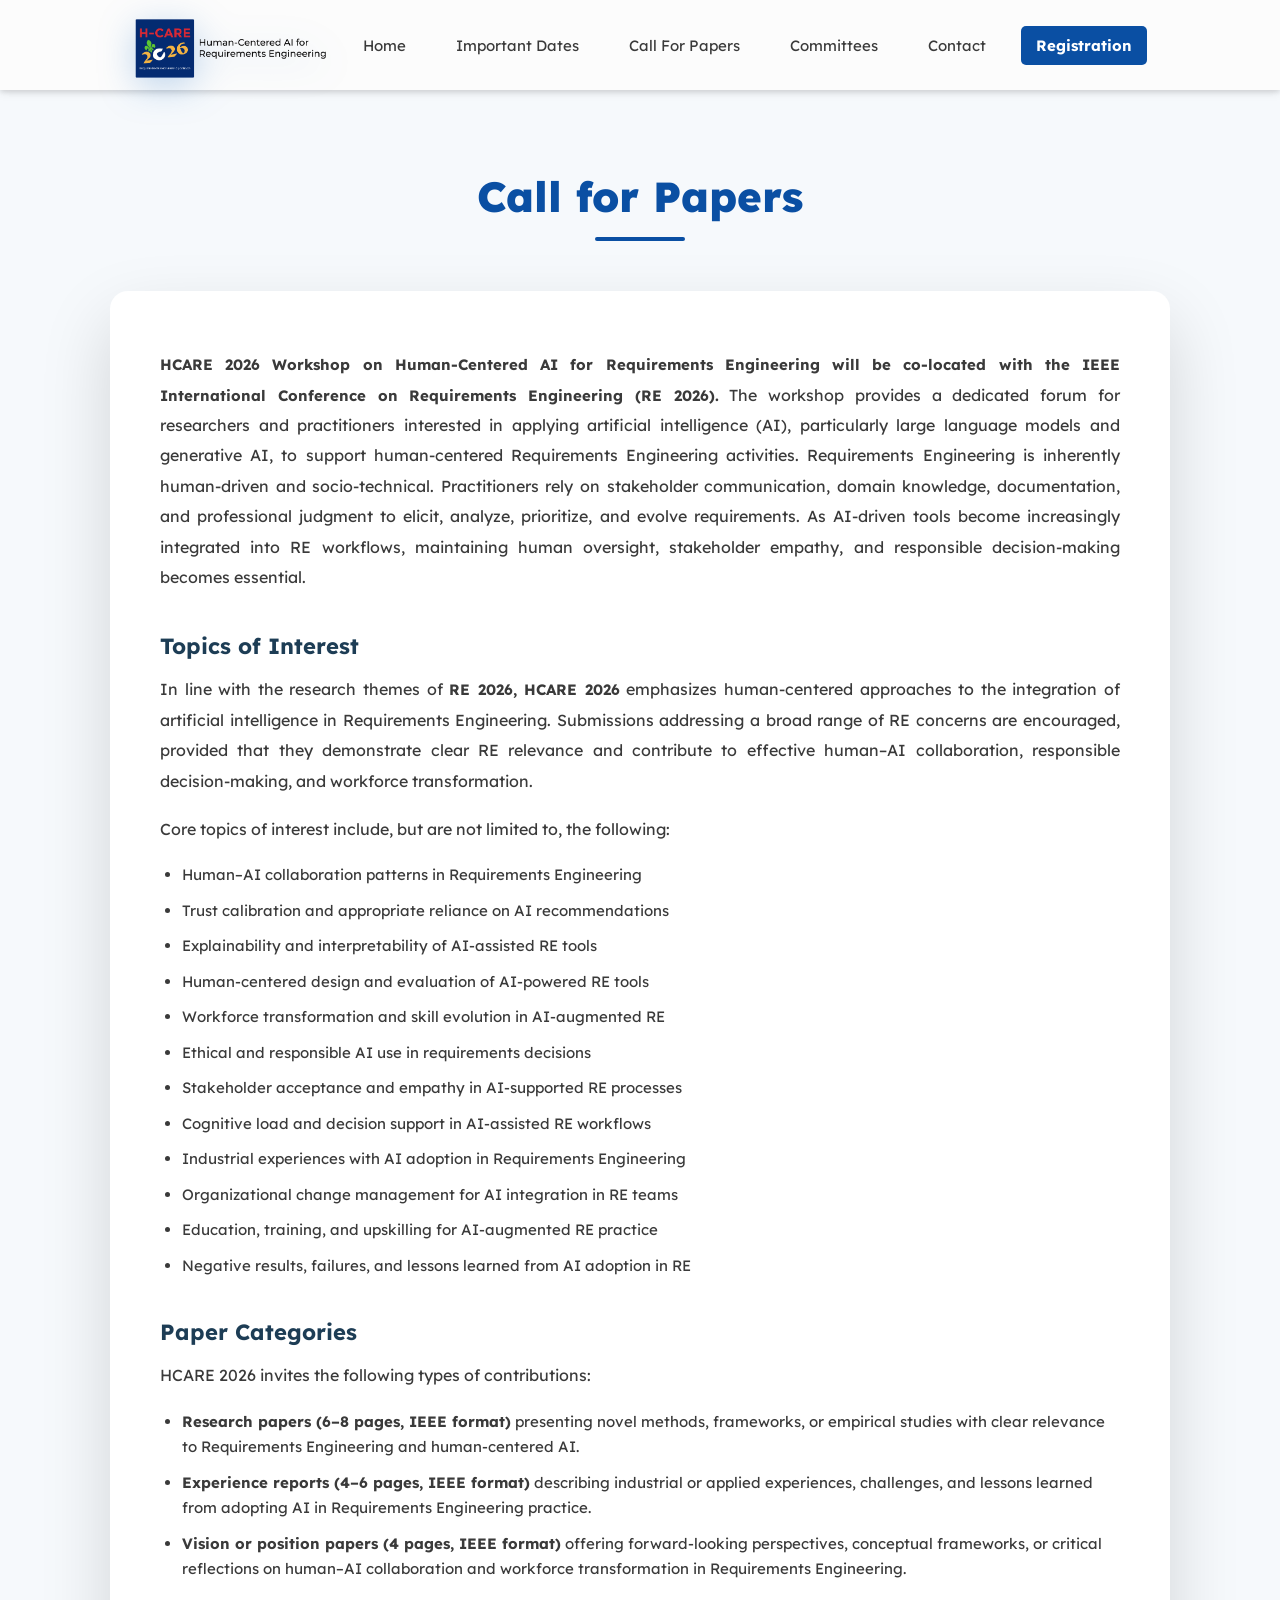
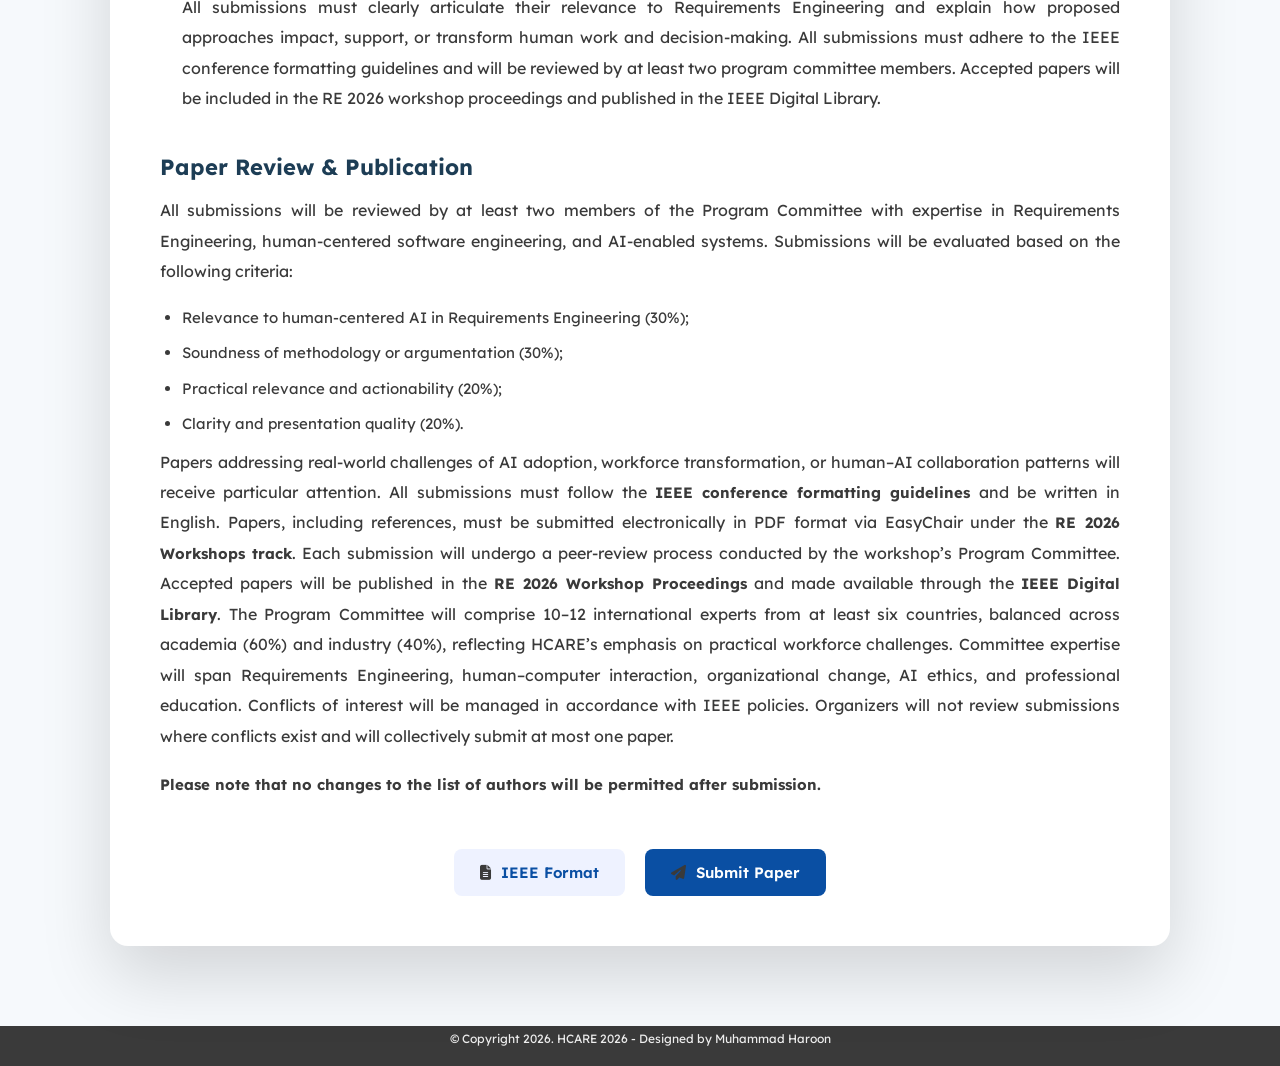
==== Call_For_Paper.html @ 2874e1d5 "Add files via upload" ====
<!DOCTYPE html>
<html lang="en">
<head>
  <meta charset="UTF-8">
  <meta name="viewport" content="width=device-width, initial-scale=1.0">
  <title>HCARE 2026</title>
  <link rel="stylesheet" href="style.css">
  <link rel="preconnect" href="https://fonts.googleapis.com">
  <link rel="preconnect" href="https://fonts.gstatic.com" crossorigin>
  <link href="https://fonts.googleapis.com/css2?family=Lexend:wght@100..900&family=Open+Sans:ital,wght@0,300..800;1,300..800&display=swap" rel="stylesheet">
  <link href='https://unpkg.com/boxicons@2.1.4/css/boxicons.min.css' rel='stylesheet'>
  <link rel="icon" href="images/tac-icon-blue-transparent.png" type="image/icon type">
  <link rel="stylesheet" href="https://cdnjs.cloudflare.com/ajax/libs/font-awesome/6.5.0/css/all.min.css">

  <script src="scripts.js" defer></script>


<style>

/* ===== RESET ===== */
*{
    margin:0;
    padding:0;
    box-sizing:border-box;
    font-family:'Lexend', sans-serif;
}

body{
    background:#f6f9fc;
    color:#333;
}

/* ===== HEADER FIX ===== */
#header {
    height: 90px;       /* EXACT navbar height */
    width: 100%;
}
.header {
    position: fixed;
    top: 0;
    left: 0;
    width: 100%;
    height: 90px;
    z-index: 9999;
    background: #fcfcfc;
}



/* ===== MAIN ===== */
main {
    width: 100%;
    display: flex;
    justify-content: center;
    padding-top: 40px; /* spacing after header */
}


/* ===== PAGE WRAPPER ===== */
.cfp-wrapper{
    width:100%;
    max-width:1100px;
    padding:40px 20px 80px;
}

/* ===== TITLE ===== */
.page-title{
    text-align:center;
    margin-bottom:50px;
}

.page-title h1{
    font-size:42px;
    font-weight:800;
    color:#0a4fa3;
}

.page-title h1::after{
    content:"";
    display:block;
    width:90px;
    height:4px;
    background:#0a4fa3;
    margin:14px auto 0;
    border-radius:4px;
}

/* ===== CARD ===== */
.cfp-card{
    background:#ffffff;
    border-radius:18px;
    padding:50px;
    box-shadow:0 30px 70px rgba(0,0,0,0.15);

    opacity:0;
    transform:translateY(40px);
    transition:all 0.8s ease;
}

.cfp-card.visible{
    opacity:1;
    transform:translateY(0);
}

.cfp-card p{
    font-size:16px;
    line-height:1.9;
    margin-bottom:18px;
    text-align:justify;
}

/* ===== SUBHEADINGS ===== */
.cfp-subtitle{
    margin-top:40px;
    margin-bottom:14px;
    font-size:22px;
    font-weight:700;
    color:#1d3d55;
}

/* ===== LIST ===== */
.cfp-list{
    margin-left:22px;
}

.cfp-list li{
    margin-bottom:10px;
    line-height:1.7;
}

/* ===== BUTTONS ===== */
.cfp-actions{
    margin-top:50px;
    display:flex;
    justify-content:center;
    gap:20px;
    flex-wrap:wrap;
}

.cfp-btn{
    padding:14px 26px;
    font-size:15px;
    font-weight:600;
    border-radius:8px;
    text-decoration:none;
    display:inline-flex;
    align-items:center;
    gap:10px;
    transition:all 0.3s ease;
}

.cfp-btn.primary{
    background:#0a4fa3;
    color:#fff;
}

.cfp-btn.primary:hover{
    background:#083b7a;
    transform:translateY(-2px);
}

.cfp-btn.secondary{
    background:#eef2ff;
    color:#0a4fa3;
}

.cfp-btn.secondary:hover{
    background:#dbe4ff;
    transform:translateY(-2px);
}

@media only screen and (max-width: 1024px) {

    header {
        position: fixed;
    }

    nav {
        width: 100%;
    }

    .box-icon {
        display: flex;
        position: fixed;
        top: 22px;
        right: 20px;
        z-index: 11000;
        cursor: pointer;
    }

    nav ul {
        position: fixed;
        top: 90px;
        left: 0;
        width: 100%;
        height: calc(100vh - 90px);
        background-color: #ffffff;

        display: none;
        flex-direction: column;
        align-items: stretch;

        padding: 10px 0;
        overflow-y: auto;

        box-shadow: 0 10px 25px rgba(0,0,0,.2);
        z-index: 10000;
    }

    nav ul.showmenu {
        display: flex;
    }

    nav ul li {
        margin: 0;
    }

    nav ul li a {
        padding: 14px 22px;
        font-size: 16px;
        width: 100%;
    }

    nav ul li a.link-btn {
        margin: 12px 20px;
        text-align: center;
    }

    /* MOBILE DROPDOWN */
    nav ul li ul.dropdown {
        position: static;
        display: none;
        width: 100%;
        background: #f6f7fb;
        box-shadow: none;
    }

    nav ul li.open ul.dropdown {
        display: block;
    }
}
</style>
</head>

<body>

<div id="header" class="header"></div>

<main>
  <div class="cfp-wrapper">

    <div class="page-title">
      <h1>Call for Papers</h1>
    </div>

    <div class="cfp-card" id="cfpCard">

 <p>
  <strong>HCARE 2026 Workshop on Human-Centered AI for Requirements Engineering will be co-located with the IEEE International Conference on Requirements Engineering (RE 2026).</strong>
  The workshop provides a dedicated forum for researchers and practitioners interested in applying artificial intelligence (AI), particularly large language models and generative AI, to support human-centered Requirements Engineering activities.
  Requirements Engineering is inherently human-driven and socio-technical. Practitioners rely on stakeholder communication, domain knowledge, documentation, and professional judgment to elicit, analyze, prioritize, and evolve requirements. As AI-driven tools become increasingly integrated into RE workflows, maintaining human oversight, stakeholder empathy, and responsible decision-making becomes essential.
</p>

        <h3 class="cfp-subtitle">Topics of Interest</h3>

<p>
In line with the research themes of <strong>RE 2026, HCARE 2026</strong> emphasizes human-centered approaches to the integration of artificial intelligence in Requirements Engineering. Submissions addressing a broad range of RE concerns are encouraged, provided that they demonstrate clear RE relevance and contribute to effective human–AI collaboration, responsible decision-making, and workforce transformation.
</p>

<p>
Core topics of interest include, but are not limited to, the following:
</p>

<ul class="cfp-list">
  <li>Human–AI collaboration patterns in Requirements Engineering</li>
  <li>Trust calibration and appropriate reliance on AI recommendations</li>
  <li>Explainability and interpretability of AI-assisted RE tools</li>
  <li>Human-centered design and evaluation of AI-powered RE tools</li>
  <li>Workforce transformation and skill evolution in AI-augmented RE</li>
  <li>Ethical and responsible AI use in requirements decisions</li>
  <li>Stakeholder acceptance and empathy in AI-supported RE processes</li>
  <li>Cognitive load and decision support in AI-assisted RE workflows</li>
  <li>Industrial experiences with AI adoption in Requirements Engineering</li>
  <li>Organizational change management for AI integration in RE teams</li>
  <li>Education, training, and upskilling for AI-augmented RE practice</li>
  <li>Negative results, failures, and lessons learned from AI adoption in RE</li>
</ul>
<h3 class="cfp-subtitle">Paper Categories</h3>

<p>HCARE 2026 invites the following types of contributions:</p>

<ul class="cfp-list">
  <li>
    <strong>Research papers (6–8 pages, IEEE format)</strong>
    presenting novel methods, frameworks, or empirical studies with clear relevance to Requirements Engineering and human-centered AI.
  </li>

  <li>
    <strong>Experience reports (4–6 pages, IEEE format)</strong>
    describing industrial or applied experiences, challenges, and lessons learned from adopting AI in Requirements Engineering practice.
  </li>

  <li>
    <strong>Vision or position papers (4 pages, IEEE format)</strong>
    offering forward-looking perspectives, conceptual frameworks, or critical reflections on human–AI collaboration and workforce transformation in Requirements Engineering.
  </li>

  <p>
    All submissions must clearly articulate their relevance to Requirements Engineering and explain how proposed approaches impact, support, or transform human work and decision-making. All submissions must adhere to the IEEE conference formatting guidelines and will be reviewed by at least two program committee members. Accepted papers will be included in the RE 2026 workshop proceedings and published in the IEEE Digital Library.
  </p>
</ul>

<h3 class="cfp-subtitle">Paper Review & Publication</h3>

<p>
All submissions will be reviewed by at least two members of the Program Committee with expertise in Requirements Engineering, human-centered software engineering, and AI-enabled systems. Submissions will be evaluated based on the following criteria:
</p>

<ul class="cfp-list">
  <li>Relevance to human-centered AI in Requirements Engineering (30%);</li>
  <li>Soundness of methodology or argumentation (30%);</li>
  <li>Practical relevance and actionability (20%);</li>
  <li>Clarity and presentation quality (20%).</li>
</ul>

<p>
Papers addressing real-world challenges of AI adoption, workforce transformation, or human–AI collaboration patterns will receive particular attention. All submissions must follow the <strong>IEEE conference formatting guidelines</strong> and be written in English. Papers, including references, must be submitted electronically in PDF format via EasyChair under the <strong>RE 2026 Workshops track</strong>. Each submission will undergo a peer-review process conducted by the workshop’s Program Committee. Accepted papers will be published in the <strong>RE 2026 Workshop Proceedings</strong> and made available through the <strong>IEEE Digital Library</strong>.
The Program Committee will comprise 10–12 international experts from at least six countries, balanced across academia (60%) and industry (40%), reflecting HCARE’s emphasis on practical workforce challenges. Committee expertise will span Requirements Engineering, human–computer interaction, organizational change, AI ethics, and professional education. Conflicts of interest will be managed in accordance with IEEE policies. Organizers will not review submissions where conflicts exist and will collectively submit at most one paper.
</p>
<p>
<strong>Please note that no changes to the list of authors will be permitted after submission.</strong>
</p>
<div class="cfp-actions">
  <a href="https://conf.researchr.org/track/RE-2026/RE-2026-workshops#Formatting-Instructions"
     target="_blank" class="cfp-btn secondary">
    <i class="fa-solid fa-file-lines"></i> IEEE Format
  </a>

  <a href="#" class="cfp-btn primary">
    <i class="fa-solid fa-paper-plane"></i> Submit Paper
  </a>
</div>


    </div>

  </div>
</main>

<div id="footer"></div>

<script>
const card = document.getElementById("cfpCard");
new IntersectionObserver(entries=>{
  if(entries[0].isIntersecting){
    card.classList.add("visible");
  }
},{threshold:0.3}).observe(card);
</script>

</body>
</html>
---- style.css ----
* {
    margin: 0;
    padding: 0;
    box-sizing: border-box;
    font-family: 'Lexend', sans-serif;
    font-size: 15px;
    color: #3a3a3a;
}

html {
    scroll-behavior: smooth;
    scroll-padding-top: 90px; /* Offset for sticky menu */
}

#header {
    top: 0;
    position: sticky;
}

header {
    height: 90px;
    font-weight: 400;
    background-color:#fcfcfc;;
    /* background-color: rgba(250, 250, 250, 0.85); */
    box-shadow: 0 2px 5px 0 rgba(0, 0, 0, 0.1), 0 2px 10px 0 rgba(0, 0, 0, 0.1);
    display: flex;
    justify-content: space-around;
    align-items: center;
}

nav {
    display: flex;
    justify-content: space-between;
    align-items: center;
    min-width: 80%;
}

nav ul {
    list-style: none;
    margin: 0;
    padding: 0;
    display: flex;
    align-items: center;
    flex-wrap: wrap;
}

nav ul li {
    position: relative; /* Required for dropdown positioning */
    margin: 0 10px;
}

nav ul li a {
    display: flex;
    text-decoration: none;
    padding: 10px 15px;
    border-radius: 5px;
    transition: background-color 0.3s;
}

nav ul li a:hover {
    background-color: #0092f6;
}

.link-btn {
    background-color: #0a4fa3;
    color: #fff;
    font-weight: bold;
    border-radius: 5px;
    padding: 10px 15px;
    text-decoration: none;
}

.link-btn:hover {
    background-color: #0a4fa3;
}

/* Dropdown Menu */
nav ul li ul.dropdown {
    display: none; /* Hide dropdown initially */
    position: absolute;
    top: 100%; /* Position below parent <li> */
    left: 0;
    background-color: white;
    box-shadow: 0 4px 6px rgba(0, 0, 0, 0.1);
    border-radius: 5px;
    padding: 10px 0;
    z-index: 1000;
}

nav ul li ul.dropdown li {
    width: 150px; /* Set a fixed width for dropdown items */
}

nav ul li ul.dropdown li a {
    padding: 10px 15px;
    display: block;
    text-align: left;
}

nav ul li ul.dropdown li a:hover {
    background-color: #f2f2f2;
}

/* Show Dropdown on Hover */
nav ul li:hover>ul.dropdown {
    display: block; /* Show dropdown when hovering over parent <li> */
}

footer {
    height: 40px;
    background: #3a3a3a;
    font-weight: 400;
    display: flex;
    justify-content: space-around;
    align-items: center;
}

footer a, footer p  {
    color: #eee;
    font-size: 12px;
    text-align: center;
}

.news {
    display: flex;
    flex-direction: column;
    list-style-type: none;
    line-height: 25px;

    /* Scroll */
    flex: 1;
    overflow-y: auto;
}

.news li {
    margin: 10px 0px;
    text-decoration: none;
}

.news a,
.text-page a {
    color: #f97c00;
}

main {
    display: flex;
    flex-direction: column;
    align-items: center;
    min-height: calc(100vh - 90px - 40px); /* Subtracts header and footer heights */
}

.cover { 
    
     display: flex; 
     height: calc(100vh - 90px); /* subtract menu height */ 
     align-items: center; 
     justify-content: right; 
     padding-left: 25px; 
     background-image: url("images/Canada_2.jpg"); 
     background-position: center; 
     background-size: center; 
     width: 100%;
     }

.cover-content {
    max-width: 50%;
    padding: 22px 22px;
    background-color: rgba(255, 255, 255, 0.85);
    border-radius: 5px;

    display: flex;
    flex-direction: column;
    align-items: flex-start;
    justify-content: flex-start;
}

.content-text p {
    
}

.sponsors {
    display: flex;
    align-items: center;
    justify-content: center;
    flex-direction: column;
    height: auto;
    padding: 45px 0px;
}

.sponsors div {
    display: flex;
    justify-content: flex-start;
    flex-wrap: wrap;
    width: 60%;
}

.sponsors h3 {
    font-size: 35px;
    padding: 20px 0px;
}

.sponsors img {
    width: 70%;
    max-height: 100px;
    max-width: 200px;
    margin: 25px 20px;
}

main h1 {
    font-size: 48px;
    color: #f97c00;
}

main h2 {
    font-size: 26px;
    color: #142a3a;
    font-weight: 800;
    margin: 8px 0px;
}

main h3 {
    font-size: 20px;
    color: #1d3d55;
    font-weight: 600;
    margin: 8px 0px;
}

main h4 {
    font-size: 18px;
    font-weight: 500;
    margin: 3px 0;
}

main p {
    line-height: 25px;
    margin: 8px 0;
}

p {
    text-align: justify;
    text-justify: inter-word;
    line-height: 1.8;
    margin-bottom: 15px;
}

.action-btn a {
    text-decoration: none;
    font-weight: bold;
    color: #fff;
}

.action-btn:hover {
    background-color: #0073c0;

}

.action-btn {
    padding: 10px 15px;
    margin-top: 20px;
    margin-bottom: 8px;
    background: #0092f6;
    color: #fff;
    outline: none;
    border: none;
    font-weight: bold;
    border-radius: 5px;
    transition: background-color 0.3s;
} */

.text-page {
    width: 80%;
    margin: 40px 0px;
}

.text-page ul {
    margin-left: 30px;
}

.text-page li {
    padding: 5px 0px;
}

.text-page p {
    font-weight: 400;
    line-height: 25px;
    margin: 15px 0;
}

.text-page h1 {
    margin: 25px 0px;
    font-size: 32px;
}

.text-page h2 {
    font-size: 26px;
    margin: 25px 0px;
}

.text-page h3 {
    margin: 25px 0px;
}

.content-box {
    display: flex;
    flex-direction: column;
    width: 100%;
    padding: 0px 20px 20px 20px;
    background-color: #fff;
    box-shadow: 0 2px 5px 0 rgba(0, 0, 0, 0.1), 0 2px 10px 0 rgba(0, 0, 0, 0.1);
    border-radius: 5px;
    margin: 15px 0px;
}

.table th {
    display: flex;
    justify-content: left;
}
.table tr{
    line-height: 30px;
}

.content-group {
    display: flex;
    justify-content: space-evenly;
    flex-wrap: wrap;
}

.content-box-small {
    display: flex;
    width:40%;
    flex-direction: column;
    padding: 0px 20px 20px 20px;
    background-color: #fff;
    box-shadow: 0 2px 5px 0 rgba(0, 0, 0, 0.1), 0 2px 10px 0 rgba(0, 0, 0, 0.1);
    border-radius: 5px;
    margin: 15px 0px;
}

.content-group img {
    display: flex;
    align-items: center;
    justify-content: center;
    flex-wrap: wrap;
    margin: 10px 10px;
    height: 46vh;
    max-width: 100%;
    border-radius: 5px;
    box-shadow: 0 2px 5px 0 rgba(0, 0, 0, 0.1), 0 2px 10px 0 rgba(0, 0, 0, 0.1);
}

.bx-menu {
    font-size: 30px;
}

.box-icon {
    display: none;
}

/* ==============================
   GLOBAL
   ============================== */
body {
  margin: 0;
  background-color: #fcfcfc;
  font-family: -apple-system, BlinkMacSystemFont, "Segoe UI", Roboto, Arial, sans-serif;
}
/* ==============================
   HERO SECTION
   ============================== */
.hero-logo {
  display: flex;
  justify-content: center;
  align-items: center;
  padding: 15px 0 15px;
}

.hero-logo-svg {
  height: 90px;
  width: auto;
  filter: drop-shadow(0 8px 18px rgba(0, 91, 187, 0.25));
}

/* ==============================
   OUTER RING ANIMATION
   ============================== */
.hero-logo-svg .outer-ring {
  transform-origin: center;
  animation: ringPulse 5s ease-in-out infinite;
}

@keyframes ringPulse {
  0% {
    stroke-width: 6;
  }
  50% {
    stroke-width: 9;
  }
  100% {
    stroke-width: 6;
  }
}

/* ==============================
   TEXT ROTATION (SUBTLE)
   ============================== */
.hero-logo-svg .ring-text {
  transform-origin: center;
  animation: textRotate 28s linear infinite;
}

@keyframes textRotate {
  from {
    transform: rotate(0deg);
  }
  to {
    transform: rotate(360deg);
  }
}

/* ==============================
   IDEA-ARCH 2026 YEAR ANIMATION
   ============================== */
.hero-logo-svg .year-2026 {
  animation: yearGlow 3.5s ease-in-out infinite;
}

@keyframes yearGlow {
  0% {
    fill: #0b4f6c;
    opacity: 0.7;
  }
  50% {
    fill: #007bff;
    opacity: 1;
  }
  100% {
    fill: #0b4f6c;
    opacity: 0.7;
  }
}

/* ==============================
   HOVER (HERO ONLY)
   ============================== */
.hero-logo-svg:hover {
  transform: scale(1.06);
  transition: transform 0.4s ease;
}

@media only screen and (max-width: 1024px) {

    header {
        position: fixed;
    }

    nav {
        width: 100%;
    }

    .box-icon {
        display: flex;
        position: fixed;
        top: 22px;
        right: 20px;
        z-index: 11000;
        cursor: pointer;
    }

    nav ul {
        position: fixed;
        top: 90px;
        left: 0;
        width: 100%;
        height: calc(100vh - 90px);
        background-color: #ffffff;

        display: none;
        flex-direction: column;
        align-items: stretch;

        padding: 10px 0;
        overflow-y: auto;

        box-shadow: 0 10px 25px rgba(0,0,0,.2);
        z-index: 10000;
    }

    nav ul.showmenu {
        display: flex;
    }

    nav ul li {
        margin: 0;
    }

    nav ul li a {
        padding: 14px 22px;
        font-size: 16px;
        width: 100%;
    }

    nav ul li a.link-btn {
        margin: 12px 20px;
        text-align: center;
    }

    /* MOBILE DROPDOWN */
    nav ul li ul.dropdown {
        position: static;
        display: none;
        width: 100%;
        background: #f6f7fb;
        box-shadow: none;
    }

    nav ul li.open ul.dropdown {
        display: block;
    }
}
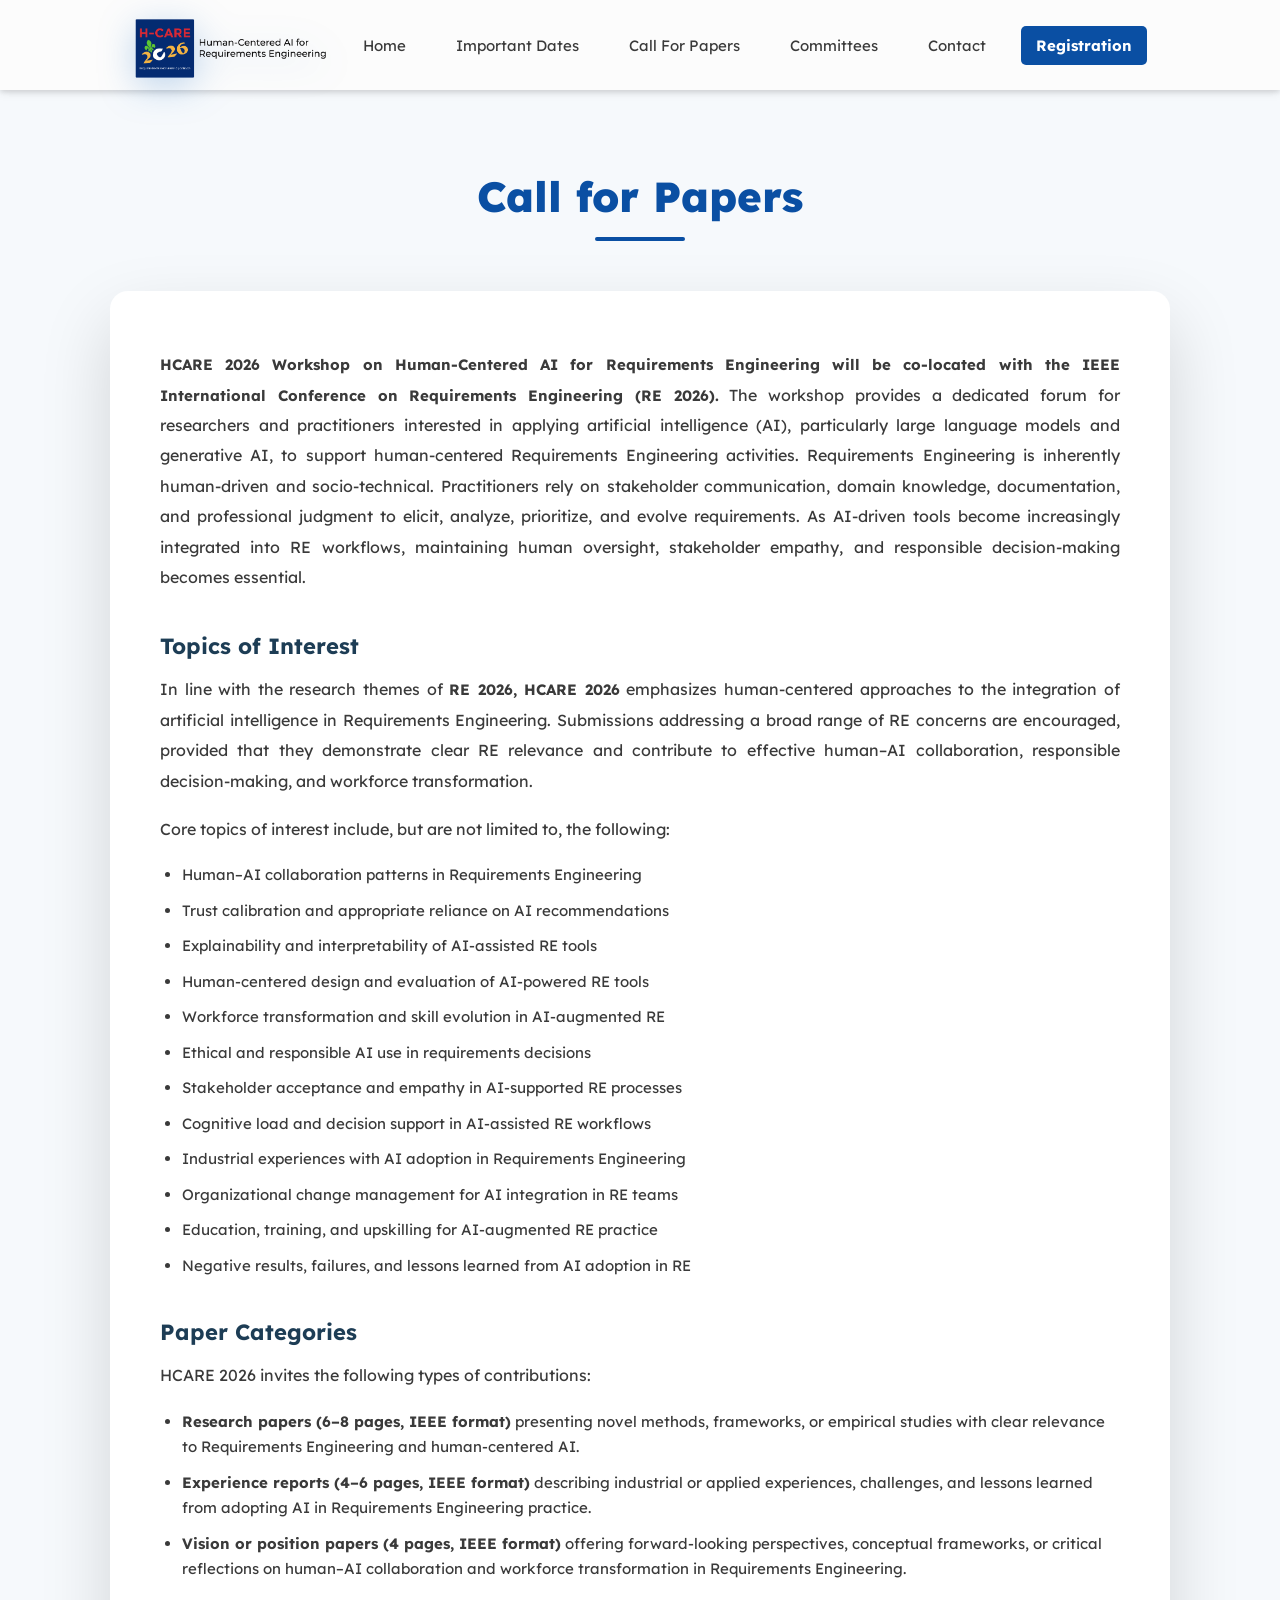
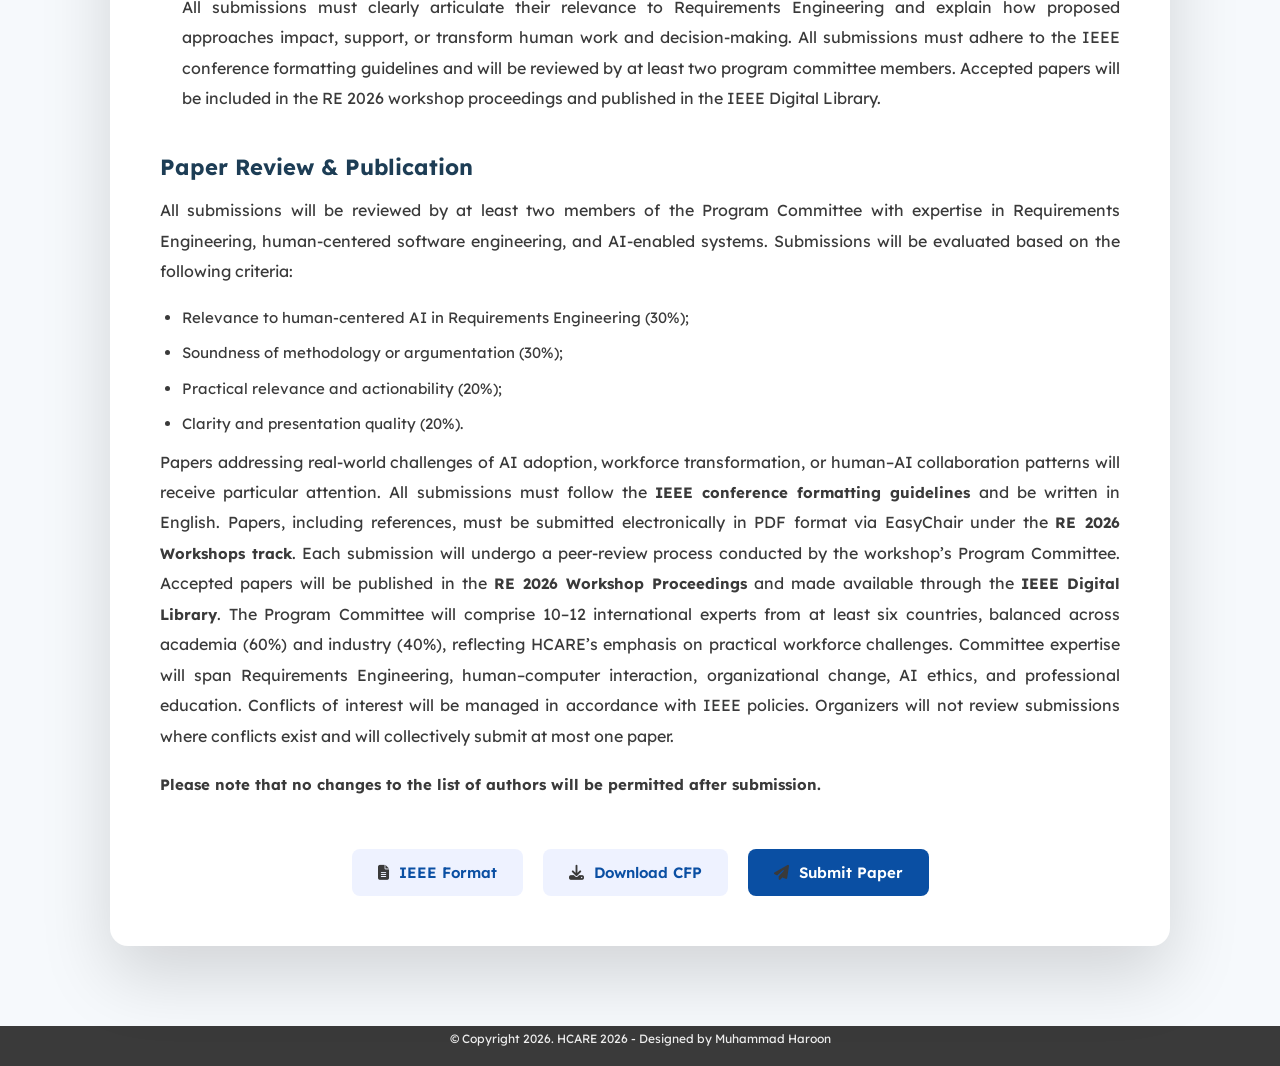
==== commit ebff6d38: "Update Call_For_Paper.html" ====
--- a/Call_For_Paper.html
+++ b/Call_For_Paper.html
@@ -336,7 +336,13 @@
     <i class="fa-solid fa-file-lines"></i> IEEE Format
   </a>
 
-  <a href="#" class="cfp-btn primary">
+            <!-- DOWNLOAD CFP -->
+  <a href="" class="cfp-btn secondary" download>
+    <i class="fa-solid fa-download"></i> Download CFP
+  </a>
+
+
+  <a href="https://easychair.org/account2/signin?l=2653496331053283835" class="cfp-btn primary">
     <i class="fa-solid fa-paper-plane"></i> Submit Paper
   </a>
 </div>
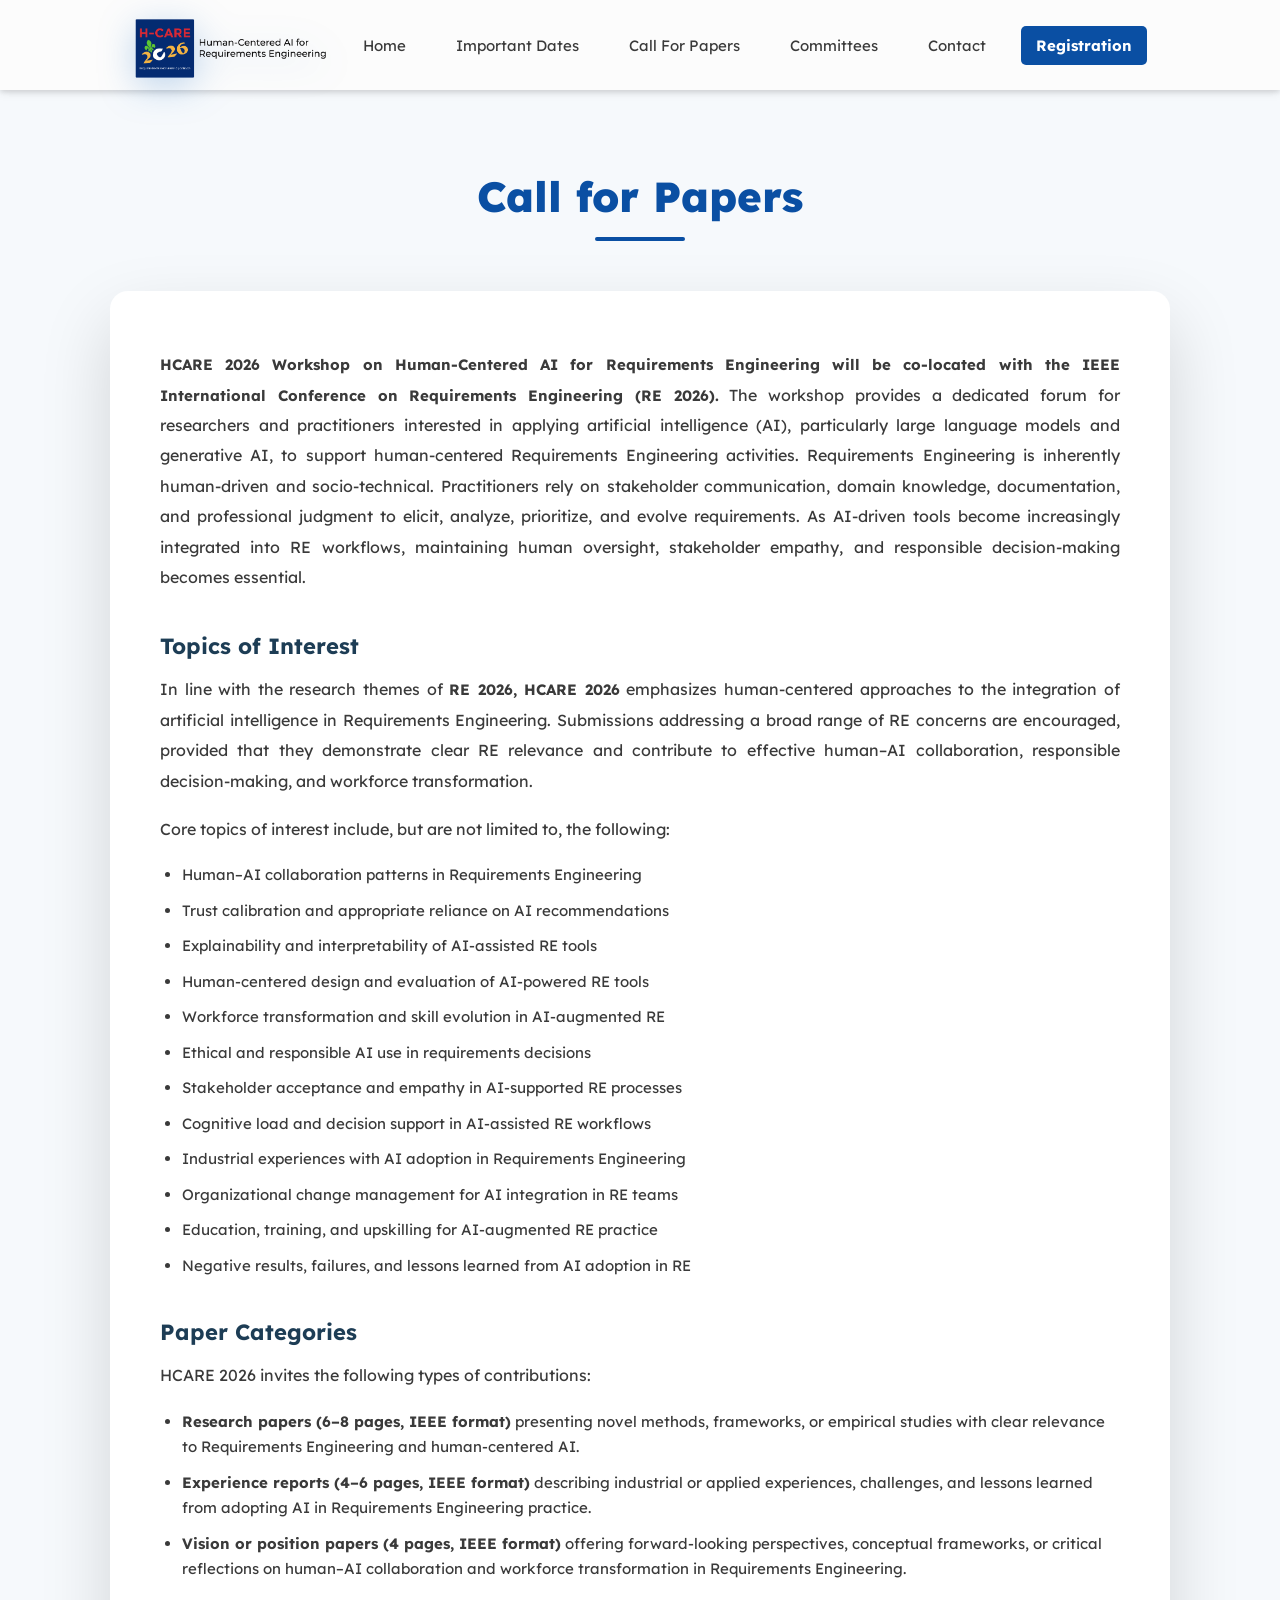
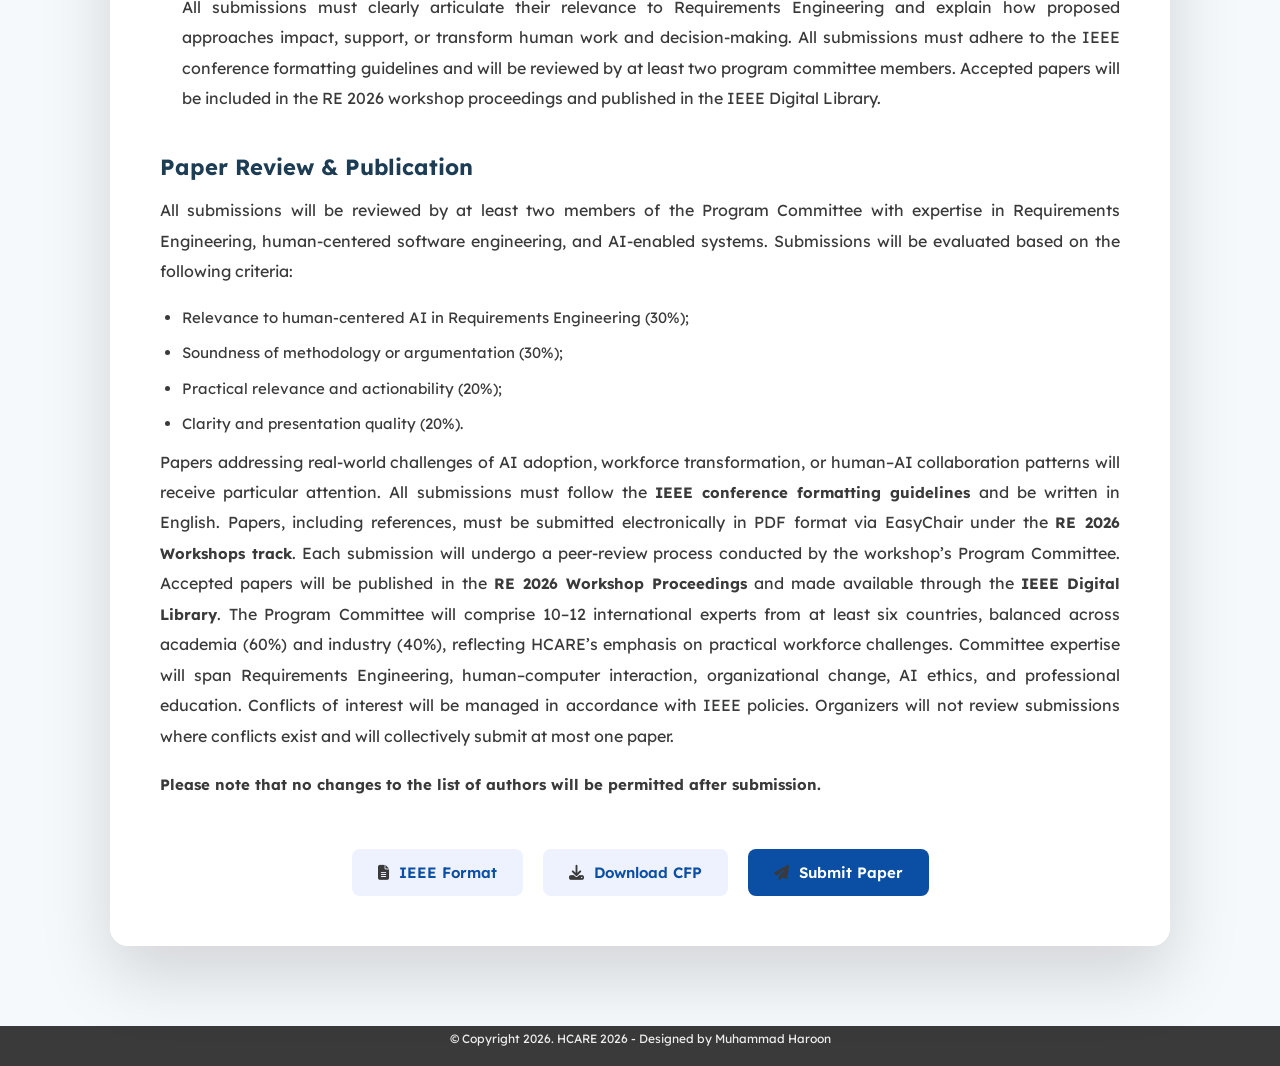
==== commit 47c4a7b4: "Update Call_For_Paper.html" ====
--- a/Call_For_Paper.html
+++ b/Call_For_Paper.html
@@ -32,7 +32,7 @@
 
 /* ===== HEADER FIX ===== */
 #header {
-    height: 90px;       /* EXACT navbar height */
+    height: 90px;
     width: 100%;
 }
 .header {
@@ -45,16 +45,13 @@
     background: #fcfcfc;
 }
 
-
-
 /* ===== MAIN ===== */
 main {
     width: 100%;
     display: flex;
     justify-content: center;
-    padding-top: 40px; /* spacing after header */
-}
-
+    padding-top: 40px;
+}
 
 /* ===== PAGE WRAPPER ===== */
 .cfp-wrapper{
@@ -91,15 +88,6 @@
     border-radius:18px;
     padding:50px;
     box-shadow:0 30px 70px rgba(0,0,0,0.15);
-
-    opacity:0;
-    transform:translateY(40px);
-    transition:all 0.8s ease;
-}
-
-.cfp-card.visible{
-    opacity:1;
-    transform:translateY(0);
 }
 
 .cfp-card p{
@@ -169,76 +157,6 @@
     transform:translateY(-2px);
 }
 
-@media only screen and (max-width: 1024px) {
-
-    header {
-        position: fixed;
-    }
-
-    nav {
-        width: 100%;
-    }
-
-    .box-icon {
-        display: flex;
-        position: fixed;
-        top: 22px;
-        right: 20px;
-        z-index: 11000;
-        cursor: pointer;
-    }
-
-    nav ul {
-        position: fixed;
-        top: 90px;
-        left: 0;
-        width: 100%;
-        height: calc(100vh - 90px);
-        background-color: #ffffff;
-
-        display: none;
-        flex-direction: column;
-        align-items: stretch;
-
-        padding: 10px 0;
-        overflow-y: auto;
-
-        box-shadow: 0 10px 25px rgba(0,0,0,.2);
-        z-index: 10000;
-    }
-
-    nav ul.showmenu {
-        display: flex;
-    }
-
-    nav ul li {
-        margin: 0;
-    }
-
-    nav ul li a {
-        padding: 14px 22px;
-        font-size: 16px;
-        width: 100%;
-    }
-
-    nav ul li a.link-btn {
-        margin: 12px 20px;
-        text-align: center;
-    }
-
-    /* MOBILE DROPDOWN */
-    nav ul li ul.dropdown {
-        position: static;
-        display: none;
-        width: 100%;
-        background: #f6f7fb;
-        box-shadow: none;
-    }
-
-    nav ul li.open ul.dropdown {
-        display: block;
-    }
-}
 </style>
 </head>
 
@@ -337,7 +255,7 @@
   </a>
 
             <!-- DOWNLOAD CFP -->
-  <a href="" class="cfp-btn secondary" download>
+  <a href="#" class="cfp-btn secondary" download>
     <i class="fa-solid fa-download"></i> Download CFP
   </a>
 
